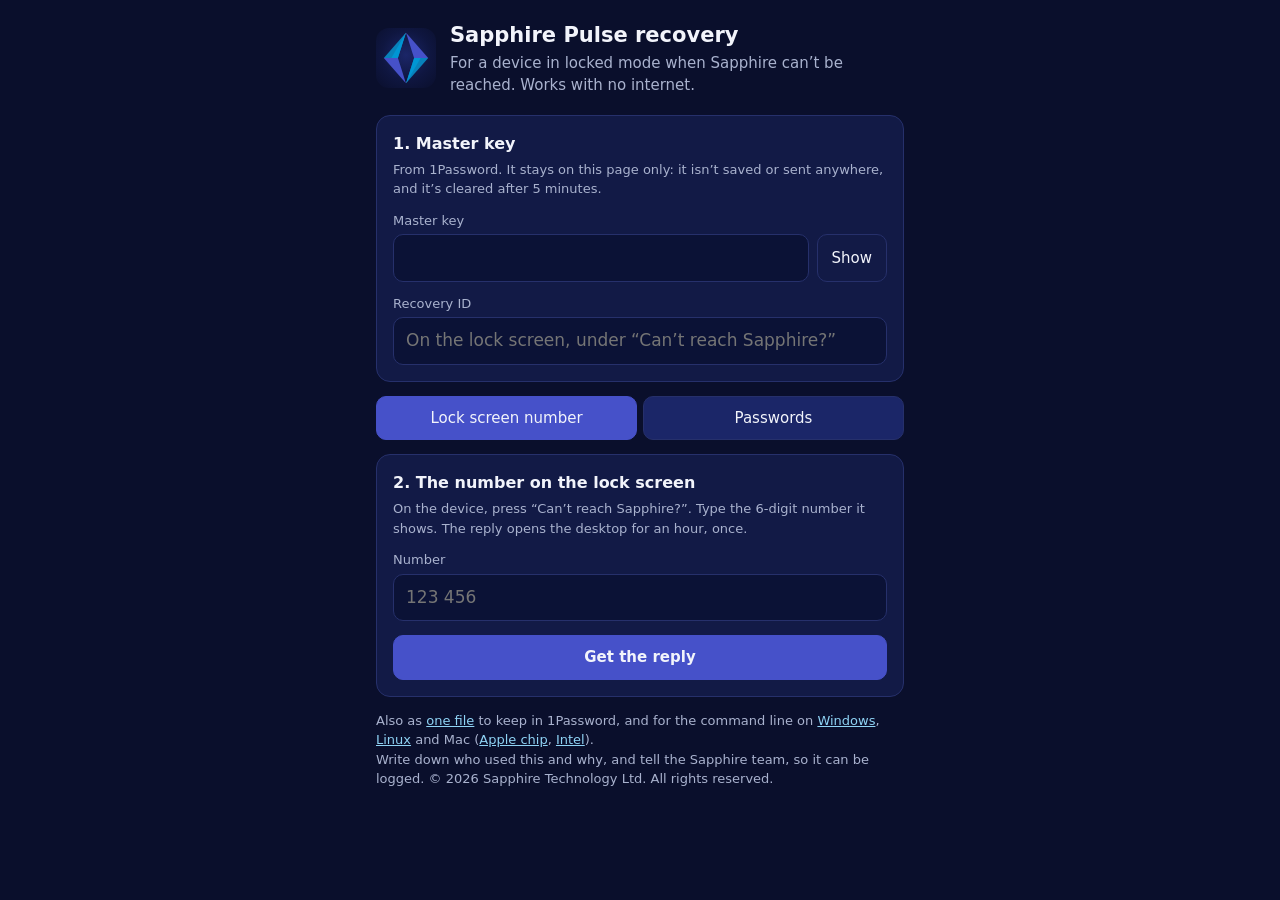
==== site/index.html @ 2b1454cb "Recovery app: web app, one-file copy and command-line program" ====
<!doctype html>
<html lang="en-GB">
<head>
<meta charset="utf-8">
<meta name="viewport" content="width=device-width, initial-scale=1">
<meta http-equiv="Content-Security-Policy" content="default-src 'none'; script-src 'self'; style-src 'self'; img-src 'self'; manifest-src 'self'; connect-src 'self'; worker-src 'self'; base-uri 'none'; form-action 'none'">
<meta name="referrer" content="no-referrer">
<meta name="robots" content="noindex">
<meta name="theme-color" content="#0A0F2C">
<title>Sapphire Pulse recovery</title>
<link rel="manifest" href="manifest.webmanifest">
<link rel="icon" href="icon.svg" type="image/svg+xml">
<link rel="apple-touch-icon" href="icon-180.png">
<link rel="stylesheet" href="app.css">
</head>
<body>
<main>
  <header><img src="icon.svg" alt="" class="logo"><div><h1>Sapphire Pulse recovery</h1><p class="muted">For a device in locked mode when Sapphire can’t be reached. Works with no internet.</p></div></header>

  <p id="bad" class="warn" hidden>This copy of the app isn’t working out codes correctly. Don’t use it: use the copy in 1Password.</p>

  <section class="card">
    <h2>1. Master key</h2>
    <p class="muted small">From 1Password. It stays on this page only: it isn’t saved or sent anywhere, and it’s cleared after 5 minutes.</p>
    <label for="mk">Master key</label>
    <div class="pw"><input id="mk" type="password" autocomplete="off" autocapitalize="off" spellcheck="false"><button type="button" id="mkshow" class="ghost">Show</button></div>
    <label for="rid">Recovery ID</label>
    <input id="rid" autocomplete="off" autocapitalize="characters" spellcheck="false" placeholder="On the lock screen, under “Can’t reach Sapphire?”">
  </section>

  <nav class="tabs" role="tablist">
    <button role="tab" aria-selected="true" data-tab="reply">Lock screen number</button>
    <button role="tab" aria-selected="false" data-tab="pw">Passwords</button>
  </nav>

  <section class="card" id="t-reply">
    <h2>2. The number on the lock screen</h2>
    <p class="muted small">On the device, press “Can’t reach Sapphire?”. Type the 6-digit number it shows. The reply opens the desktop for an hour, once.</p>
    <label for="ch">Number</label>
    <input id="ch" inputmode="numeric" autocomplete="off" maxlength="7" placeholder="123 456">
    <button type="button" id="go1" class="pri">Get the reply</button>
    <div class="out" id="o1" hidden><span class="k">Type this on the lock screen</span><b id="r1" class="big"></b></div>
  </section>

  <section class="card" id="t-pw" hidden>
    <h2>2. Passwords</h2>
    <p class="muted small">Only if the lock screen itself won’t start. At the Windows sign-in, choose Other user, or press Ctrl+Alt+Del and Switch user, and sign in as SapphireAdmin.</p>
    <label for="an">Admin no. <span class="muted small">(on the lock screen; 0 if you can’t see it)</span></label>
    <input id="an" inputmode="numeric" value="0" maxlength="4">
    <details><summary class="small">Other numbers</summary>
      <label for="un">Everyday account’s password no.</label><input id="un" inputmode="numeric" value="0" maxlength="4">
      <label for="bn">BitLocker password no.</label><input id="bn" inputmode="numeric" value="0" maxlength="4">
    </details>
    <button type="button" id="go2" class="pri">Show the passwords</button>
    <dl class="out" id="o2" hidden>
      <dt>SapphireAdmin</dt><dd><b id="p1" class="mono"></b><button type="button" class="ghost cp" data-cp="p1">Copy</button></dd>
      <dt>Sapphire (everyday account)</dt><dd><b id="p2" class="mono"></b><button type="button" class="ghost cp" data-cp="p2">Copy</button></dd>
      <dt>BitLocker recovery password</dt><dd><b id="p3" class="mono"></b><button type="button" class="ghost cp" data-cp="p3">Copy</button></dd>
    </dl>
    <p class="muted small">If the admin password doesn’t work, try the Admin no. one higher: the device may have just changed it.</p>
  </section>

  <p id="err" class="warn" hidden></p>
  <p class="muted small dl">Also as <a href="download/sapphire-recovery.html" download>one file</a> to keep in 1Password, and for the command line on <a href="download/sapphire-recovery-windows-amd64.exe" download>Windows</a>, <a href="download/sapphire-recovery-linux-amd64" download>Linux</a> and Mac (<a href="download/sapphire-recovery-darwin-arm64" download>Apple chip</a>, <a href="download/sapphire-recovery-darwin-amd64" download>Intel</a>).</p>
  <footer class="muted small">Write down who used this and why, and tell the Sapphire team, so it can be logged. © 2026 Sapphire Technology Ltd. All rights reserved.</footer>
</main>
<script type="module" src="app.js"></script>
</body>
</html>
---- site/app.css ----
:root{color-scheme:dark;--bg:#0A0F2C;--card:#121a46;--line:#26306b;--text:#F2F4FB;--muted:#A9B2CE;--accent:#4651C9;--accent2:#0096d4;--bad:#ff8a8a}
*{box-sizing:border-box}
body{margin:0;background:var(--bg);color:var(--text);font:15px/1.5 system-ui,-apple-system,"Segoe UI",Roboto,sans-serif}
main{max-width:560px;margin:0 auto;padding:20px 16px 40px}
header{display:flex;gap:14px;align-items:center;margin-bottom:18px}
.logo{width:60px;height:60px;flex:none}
h1{font-size:21px;margin:0}h2{font-size:16px;margin:0 0 4px}
.muted{color:var(--muted);margin:0}.small{font-size:13px}
.card{background:var(--card);border:1px solid var(--line);border-radius:14px;padding:16px;margin:0 0 14px}
label{display:block;font-size:13px;color:var(--muted);margin:12px 0 4px}
input{width:100%;font:inherit;font-size:17px;padding:10px 12px;border-radius:10px;border:1px solid var(--line);background:#0b1236;color:var(--text)}
input:focus{outline:2px solid var(--accent2);outline-offset:1px}
.pw{display:flex;gap:8px}.pw input{flex:1}
button{font:inherit;border-radius:10px;border:1px solid var(--line);background:#1b2668;color:var(--text);padding:10px 14px;cursor:pointer}
button.pri{background:var(--accent);border-color:var(--accent);margin-top:14px;width:100%;font-weight:600}
button.ghost{background:none}
.tabs{display:flex;gap:6px;margin:0 0 14px}.tabs button{flex:1}.tabs button[aria-selected=true]{background:var(--accent);border-color:var(--accent)}
.out{margin:14px 0 0;padding:14px;border-radius:10px;background:#0b1236;border:1px solid var(--line)}
.out .k{display:block;font-size:13px;color:var(--muted)}
.big{display:block;font-size:34px;letter-spacing:4px;font-variant-numeric:tabular-nums}
dl.out dt{font-size:13px;color:var(--muted);margin-top:8px}dl.out dt:first-child{margin-top:0}
dl.out dd{margin:2px 0 0;display:flex;gap:8px;align-items:center;flex-wrap:wrap}
.mono{font-family:ui-monospace,Consolas,monospace;font-size:16px;word-break:break-all}
.cp{padding:4px 10px;font-size:13px}
details{margin-top:10px}summary{cursor:pointer;color:var(--muted)}
.warn{color:var(--bad);font-weight:600}
footer{margin-top:24px}
a{color:#8fd3f5}
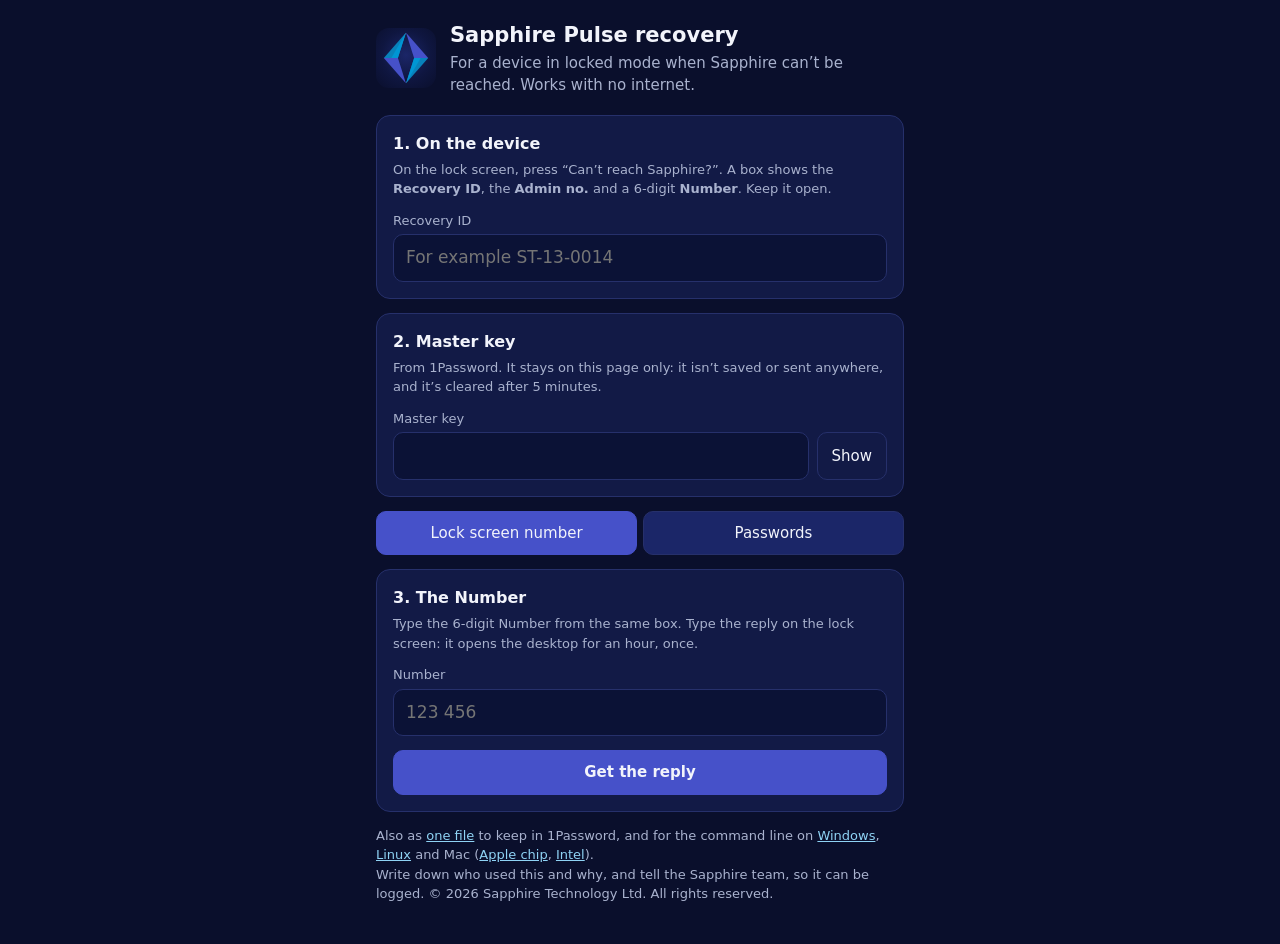
==== commit 48e036ef: "Recovery page: steps in the order they happen" ====
--- a/site/index.html
+++ b/site/index.html
@@ -20,12 +20,17 @@
   <p id="bad" class="warn" hidden>This copy of the app isn’t working out codes correctly. Don’t use it: use the copy in 1Password.</p>
 
   <section class="card">
-    <h2>1. Master key</h2>
+    <h2>1. On the device</h2>
+    <p class="muted small">On the lock screen, press “Can’t reach Sapphire?”. A box shows the <b>Recovery ID</b>, the <b>Admin no.</b> and a 6-digit <b>Number</b>. Keep it open.</p>
+    <label for="rid">Recovery ID</label>
+    <input id="rid" autocomplete="off" autocapitalize="characters" spellcheck="false" placeholder="For example ST-13-0014">
+  </section>
+
+  <section class="card">
+    <h2>2. Master key</h2>
     <p class="muted small">From 1Password. It stays on this page only: it isn’t saved or sent anywhere, and it’s cleared after 5 minutes.</p>
     <label for="mk">Master key</label>
     <div class="pw"><input id="mk" type="password" autocomplete="off" autocapitalize="off" spellcheck="false"><button type="button" id="mkshow" class="ghost">Show</button></div>
-    <label for="rid">Recovery ID</label>
-    <input id="rid" autocomplete="off" autocapitalize="characters" spellcheck="false" placeholder="On the lock screen, under “Can’t reach Sapphire?”">
   </section>
 
   <nav class="tabs" role="tablist">
@@ -34,8 +39,8 @@
   </nav>
 
   <section class="card" id="t-reply">
-    <h2>2. The number on the lock screen</h2>
-    <p class="muted small">On the device, press “Can’t reach Sapphire?”. Type the 6-digit number it shows. The reply opens the desktop for an hour, once.</p>
+    <h2>3. The Number</h2>
+    <p class="muted small">Type the 6-digit Number from the same box. Type the reply on the lock screen: it opens the desktop for an hour, once.</p>
     <label for="ch">Number</label>
     <input id="ch" inputmode="numeric" autocomplete="off" maxlength="7" placeholder="123 456">
     <button type="button" id="go1" class="pri">Get the reply</button>
@@ -43,9 +48,9 @@
   </section>
 
   <section class="card" id="t-pw" hidden>
-    <h2>2. Passwords</h2>
-    <p class="muted small">Only if the lock screen itself won’t start. At the Windows sign-in, choose Other user, or press Ctrl+Alt+Del and Switch user, and sign in as SapphireAdmin.</p>
-    <label for="an">Admin no. <span class="muted small">(on the lock screen; 0 if you can’t see it)</span></label>
+    <h2>3. Passwords</h2>
+    <p class="muted small">Only if the lock screen itself won’t start (then use the Recovery ID from the device’s page in Sapphire, or the serial number on the device). At the Windows sign-in, choose Other user, or press Ctrl+Alt+Del and Switch user, and sign in as SapphireAdmin.</p>
+    <label for="an">Admin no. <span class="muted small">(from the same box; 0 if you can’t see it)</span></label>
     <input id="an" inputmode="numeric" value="0" maxlength="4">
     <details><summary class="small">Other numbers</summary>
       <label for="un">Everyday account’s password no.</label><input id="un" inputmode="numeric" value="0" maxlength="4">
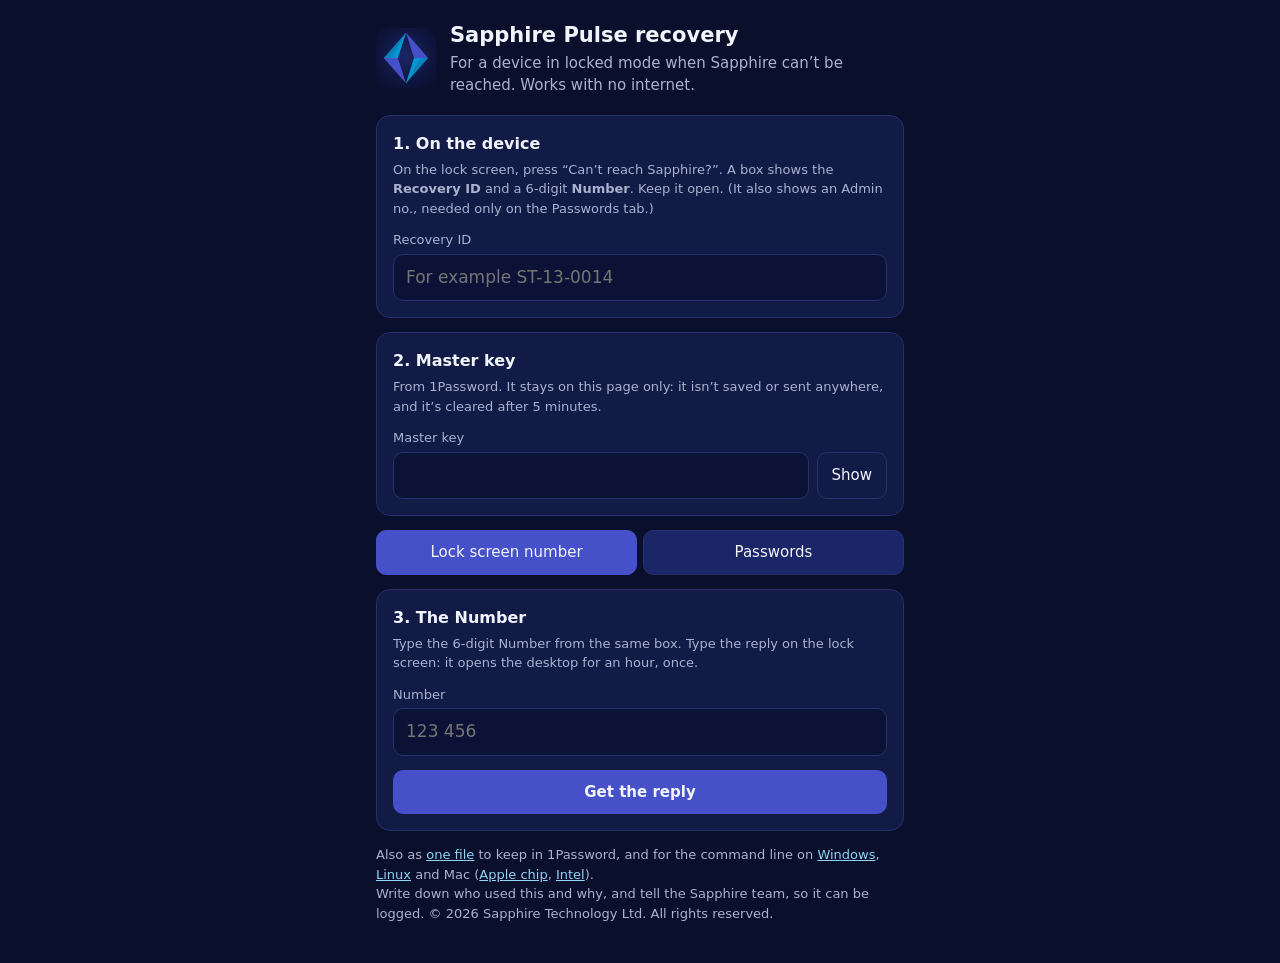
==== commit 0e740118: "Recovery page: say where the Admin no. is used" ====
--- a/site/index.html
+++ b/site/index.html
@@ -21,7 +21,7 @@
 
   <section class="card">
     <h2>1. On the device</h2>
-    <p class="muted small">On the lock screen, press “Can’t reach Sapphire?”. A box shows the <b>Recovery ID</b>, the <b>Admin no.</b> and a 6-digit <b>Number</b>. Keep it open.</p>
+    <p class="muted small">On the lock screen, press “Can’t reach Sapphire?”. A box shows the <b>Recovery ID</b> and a 6-digit <b>Number</b>. Keep it open. (It also shows an Admin no., needed only on the Passwords tab.)</p>
     <label for="rid">Recovery ID</label>
     <input id="rid" autocomplete="off" autocapitalize="characters" spellcheck="false" placeholder="For example ST-13-0014">
   </section>
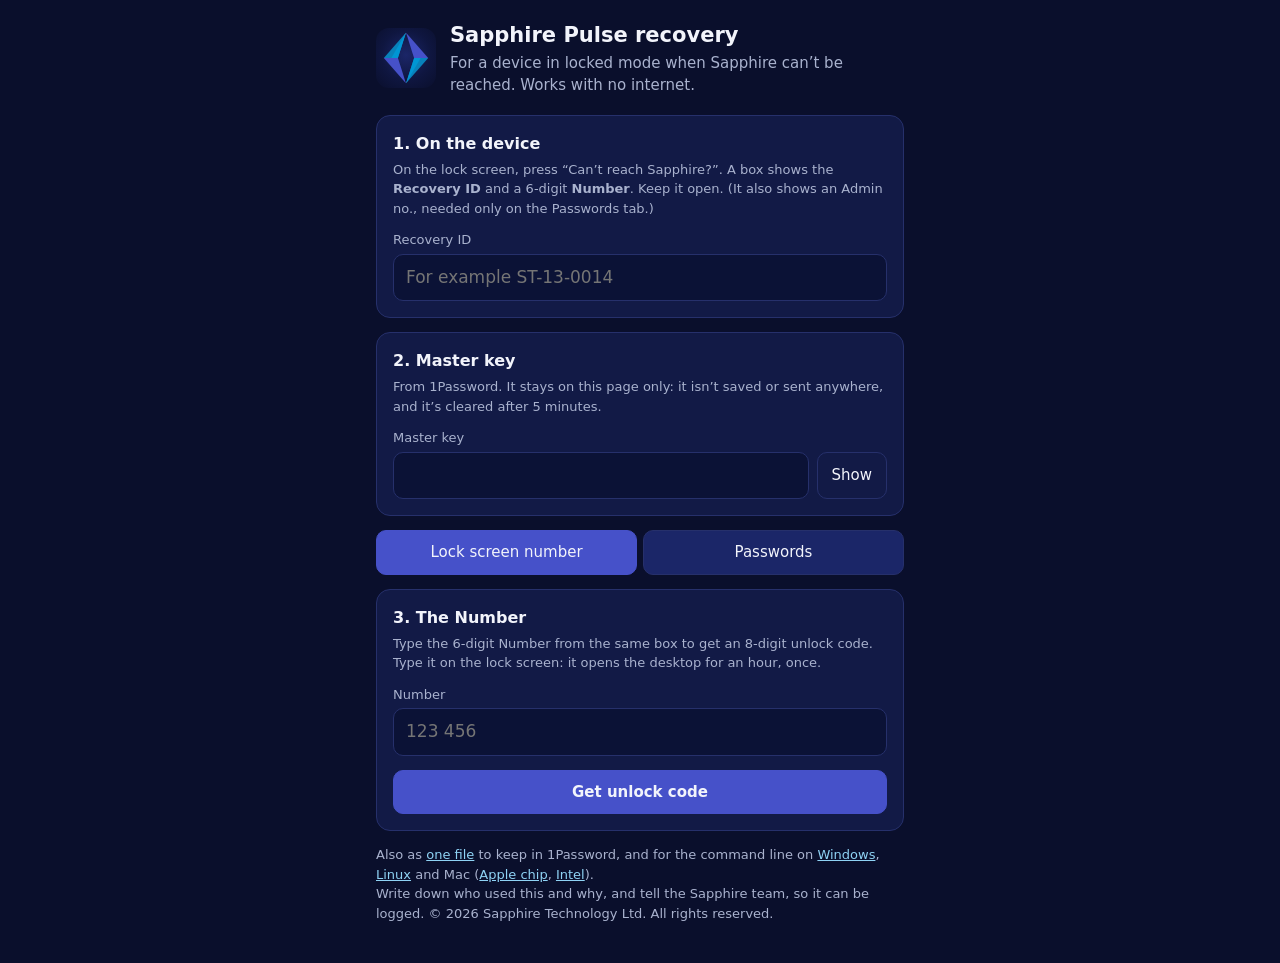
==== commit ce1ba0a1: "Recovery page: Get unlock code" ====
--- a/site/index.html
+++ b/site/index.html
@@ -40,11 +40,11 @@
 
   <section class="card" id="t-reply">
     <h2>3. The Number</h2>
-    <p class="muted small">Type the 6-digit Number from the same box. Type the reply on the lock screen: it opens the desktop for an hour, once.</p>
+    <p class="muted small">Type the 6-digit Number from the same box to get an 8-digit unlock code. Type it on the lock screen: it opens the desktop for an hour, once.</p>
     <label for="ch">Number</label>
     <input id="ch" inputmode="numeric" autocomplete="off" maxlength="7" placeholder="123 456">
-    <button type="button" id="go1" class="pri">Get the reply</button>
-    <div class="out" id="o1" hidden><span class="k">Type this on the lock screen</span><b id="r1" class="big"></b></div>
+    <button type="button" id="go1" class="pri">Get unlock code</button>
+    <div class="out" id="o1" hidden><span class="k">Unlock code: type this on the lock screen and press Unlock</span><b id="r1" class="big"></b></div>
   </section>
 
   <section class="card" id="t-pw" hidden>
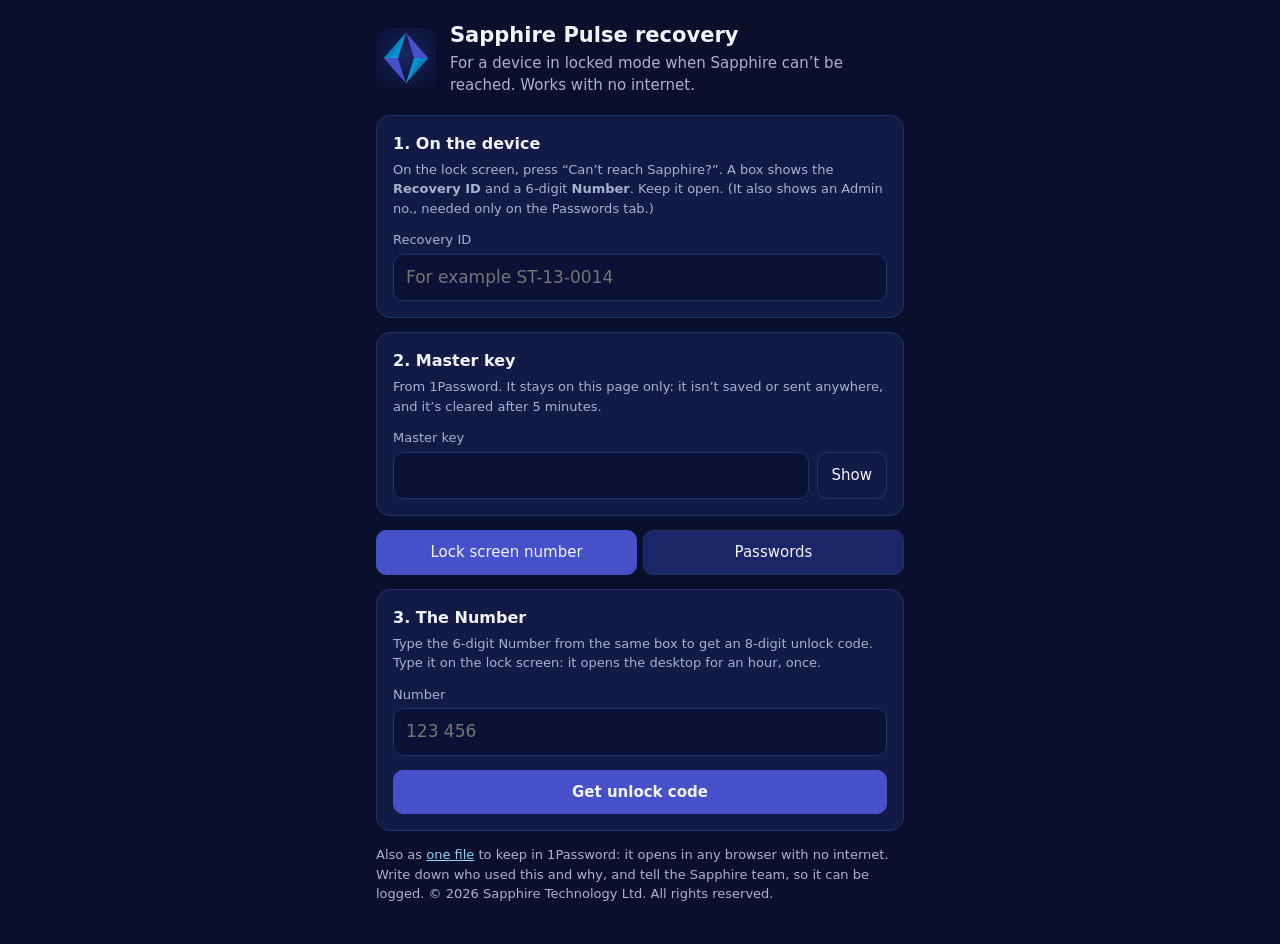
==== commit d8e7e5a4: "Only the web app and its one-file copy" ====
--- a/site/index.html
+++ b/site/index.html
@@ -66,7 +66,7 @@
   </section>
 
   <p id="err" class="warn" hidden></p>
-  <p class="muted small dl">Also as <a href="download/sapphire-recovery.html" download>one file</a> to keep in 1Password, and for the command line on <a href="download/sapphire-recovery-windows-amd64.exe" download>Windows</a>, <a href="download/sapphire-recovery-linux-amd64" download>Linux</a> and Mac (<a href="download/sapphire-recovery-darwin-arm64" download>Apple chip</a>, <a href="download/sapphire-recovery-darwin-amd64" download>Intel</a>).</p>
+  <p class="muted small dl">Also as <a href="download/sapphire-recovery.html" download>one file</a> to keep in 1Password: it opens in any browser with no internet.</p>
   <footer class="muted small">Write down who used this and why, and tell the Sapphire team, so it can be logged. © 2026 Sapphire Technology Ltd. All rights reserved.</footer>
 </main>
 <script type="module" src="app.js"></script>
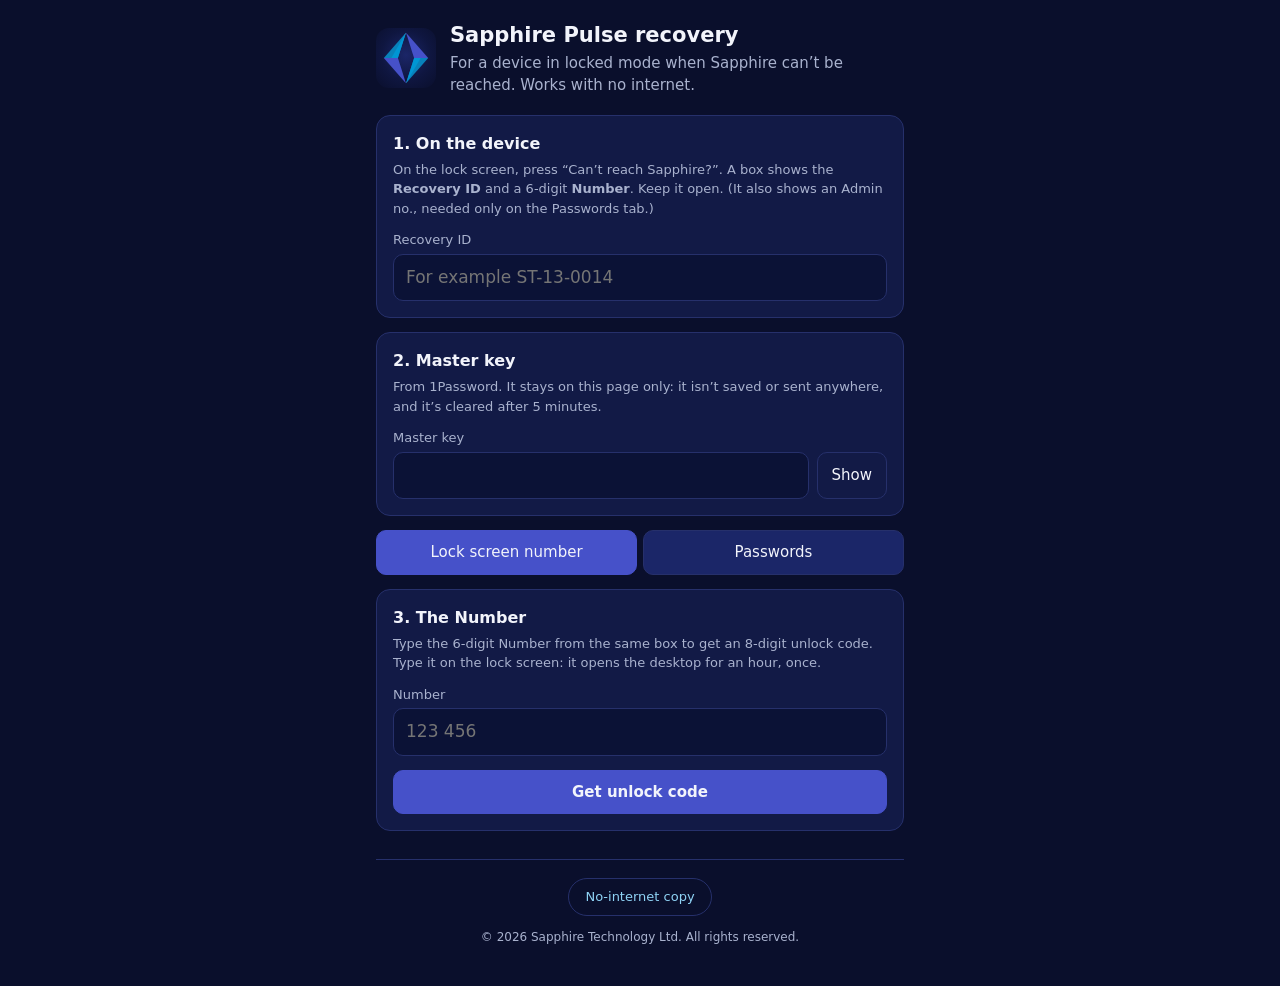
==== commit 38d0d276: "A tidier footer" ====
--- a/site/index.html
+++ b/site/index.html
@@ -66,8 +66,7 @@
   </section>
 
   <p id="err" class="warn" hidden></p>
-  <p class="muted small dl">Also as <a href="download/sapphire-recovery.html" download>one file</a> to keep in 1Password: it opens in any browser with no internet.</p>
-  <footer class="muted small">Write down who used this and why, and tell the Sapphire team, so it can be logged. © 2026 Sapphire Technology Ltd. All rights reserved.</footer>
+  <footer><a class="offline" href="download/sapphire-recovery.html" download>No-internet copy</a><p>© 2026 Sapphire Technology Ltd. All rights reserved.</p></footer>
 </main>
 <script type="module" src="app.js"></script>
 </body>
--- a/site/app.css
+++ b/site/app.css
@@ -24,5 +24,8 @@
 .cp{padding:4px 10px;font-size:13px}
 details{margin-top:10px}summary{cursor:pointer;color:var(--muted)}
 .warn{color:var(--bad);font-weight:600}
-footer{margin-top:24px}
+footer{margin-top:28px;padding-top:18px;border-top:1px solid var(--line);text-align:center}
+footer p{margin:12px 0 0;font-size:12px;color:var(--muted)}
+.offline{display:inline-block;padding:8px 16px;border:1px solid var(--line);border-radius:999px;font-size:13px;text-decoration:none}
+.offline:hover{background:#1b2668}
 a{color:#8fd3f5}
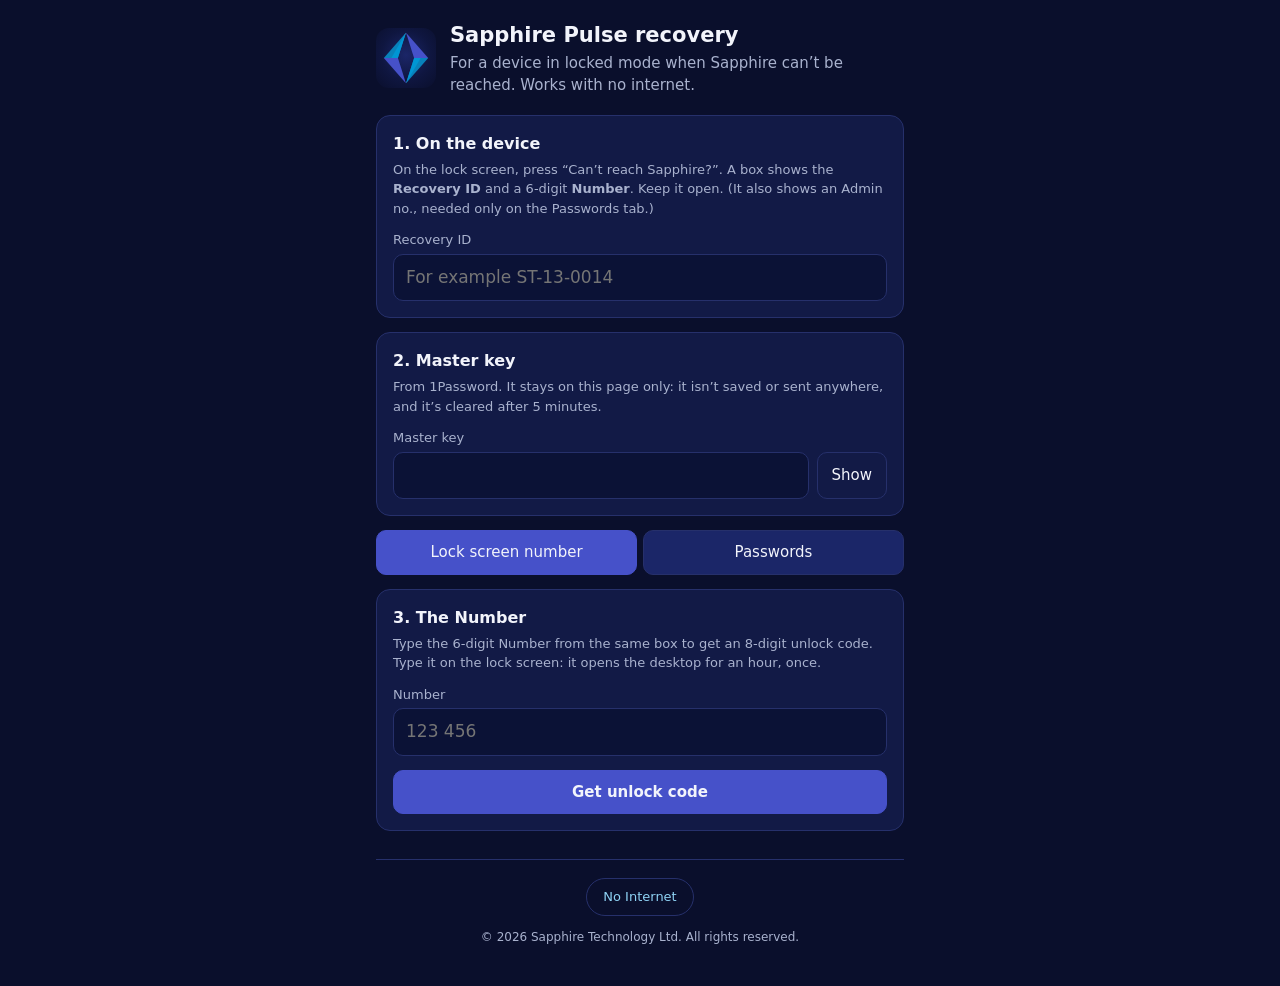
==== commit 2544a917: "Footer: No Internet, centred" ====
--- a/site/index.html
+++ b/site/index.html
@@ -66,7 +66,7 @@
   </section>
 
   <p id="err" class="warn" hidden></p>
-  <footer><a class="offline" href="download/sapphire-recovery.html" download>No-internet copy</a><p>© 2026 Sapphire Technology Ltd. All rights reserved.</p></footer>
+  <footer><a class="offline" href="download/sapphire-recovery.html" download>No Internet</a><p>© 2026 Sapphire Technology Ltd. All rights reserved.</p></footer>
 </main>
 <script type="module" src="app.js"></script>
 </body>
--- a/site/app.css
+++ b/site/app.css
@@ -24,7 +24,7 @@
 .cp{padding:4px 10px;font-size:13px}
 details{margin-top:10px}summary{cursor:pointer;color:var(--muted)}
 .warn{color:var(--bad);font-weight:600}
-footer{margin-top:28px;padding-top:18px;border-top:1px solid var(--line);text-align:center}
+footer{margin-top:28px;padding-top:18px;border-top:1px solid var(--line);text-align:center;display:flex;flex-direction:column;align-items:center}
 footer p{margin:12px 0 0;font-size:12px;color:var(--muted)}
 .offline{display:inline-block;padding:8px 16px;border:1px solid var(--line);border-radius:999px;font-size:13px;text-decoration:none}
 .offline:hover{background:#1b2668}
